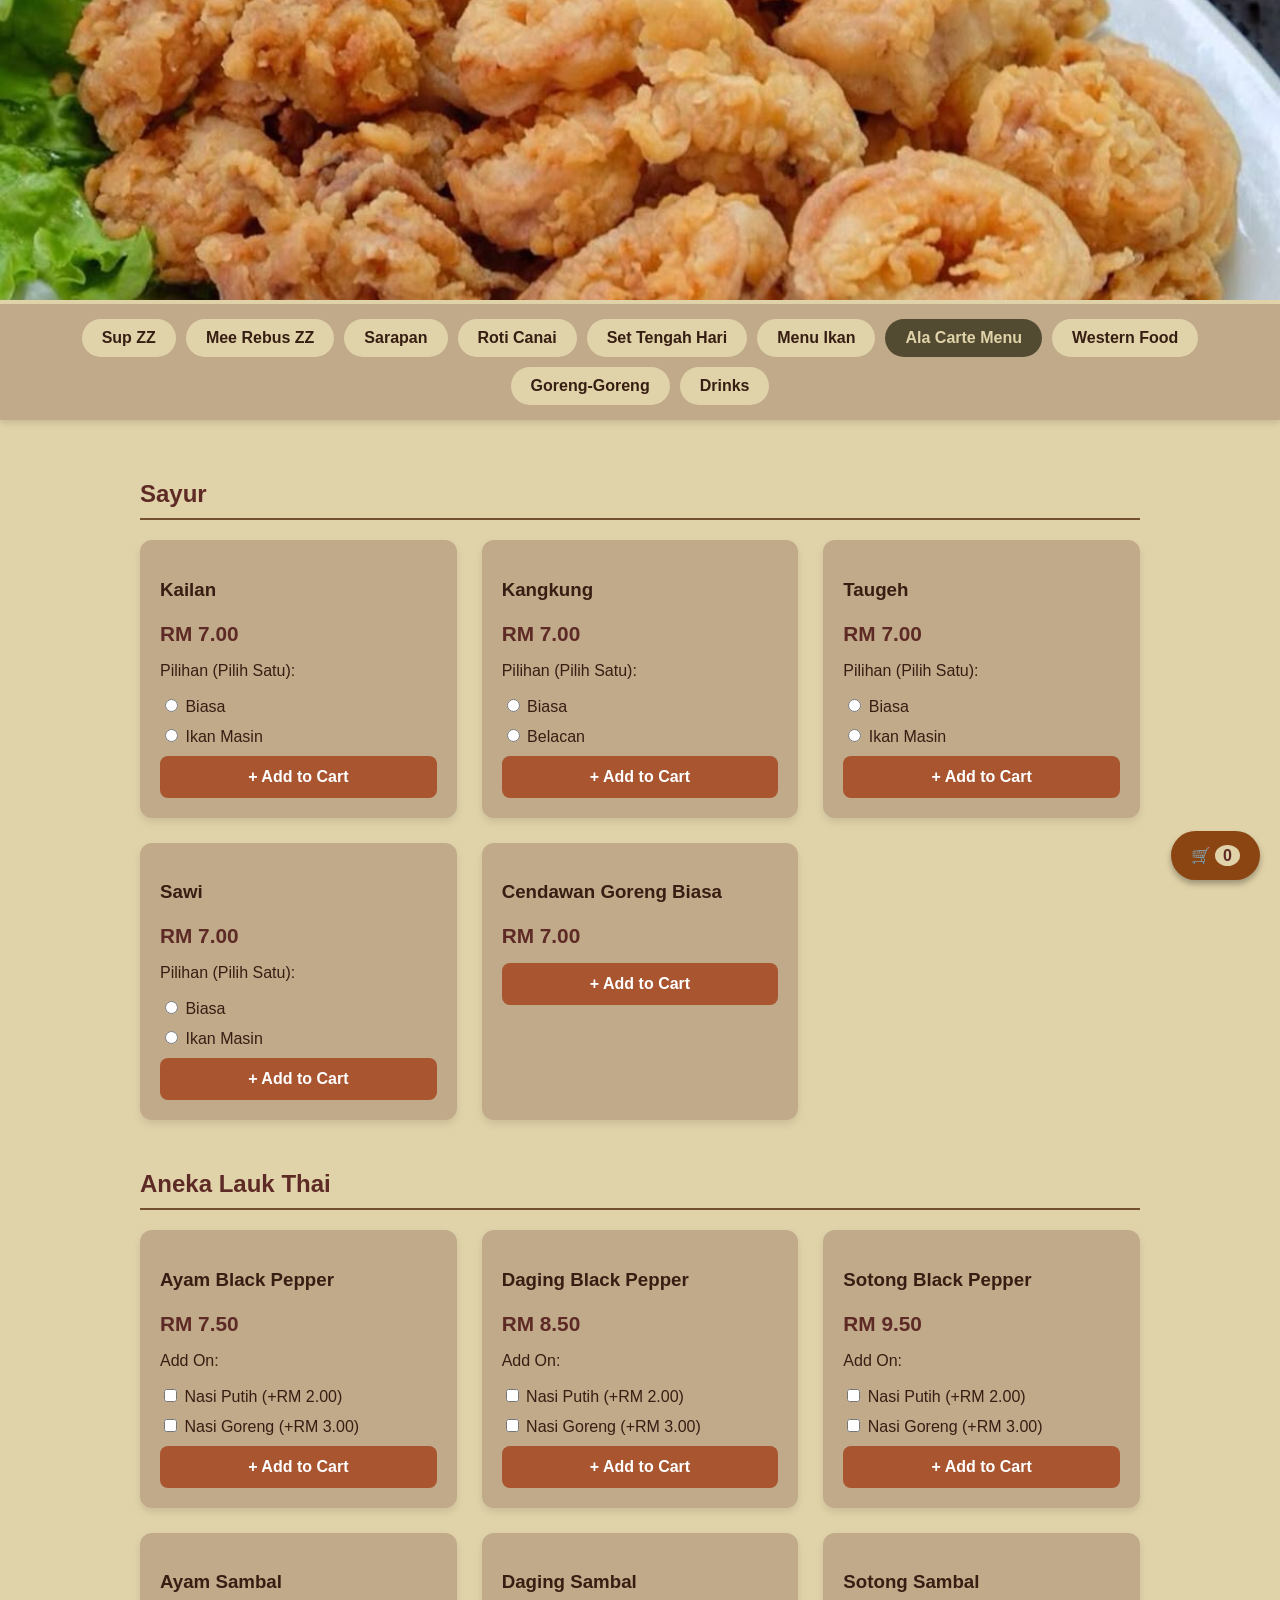
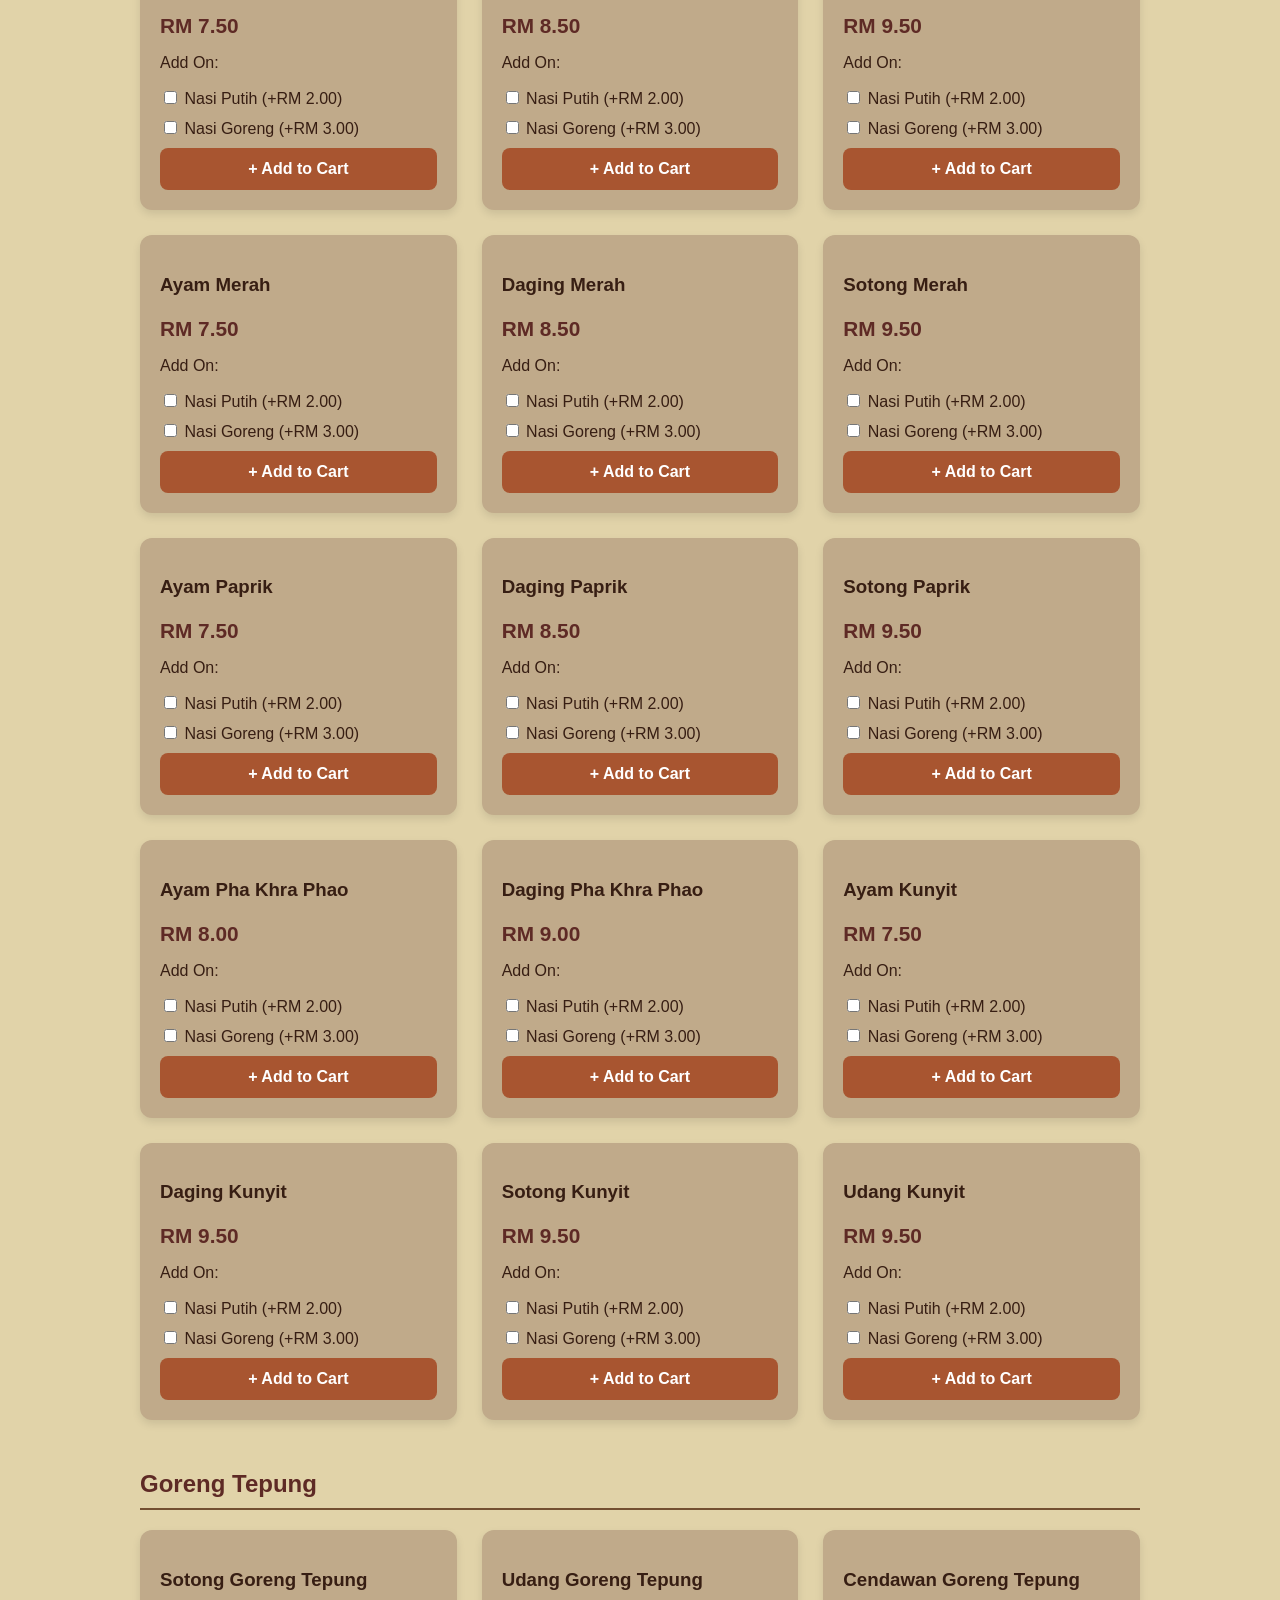
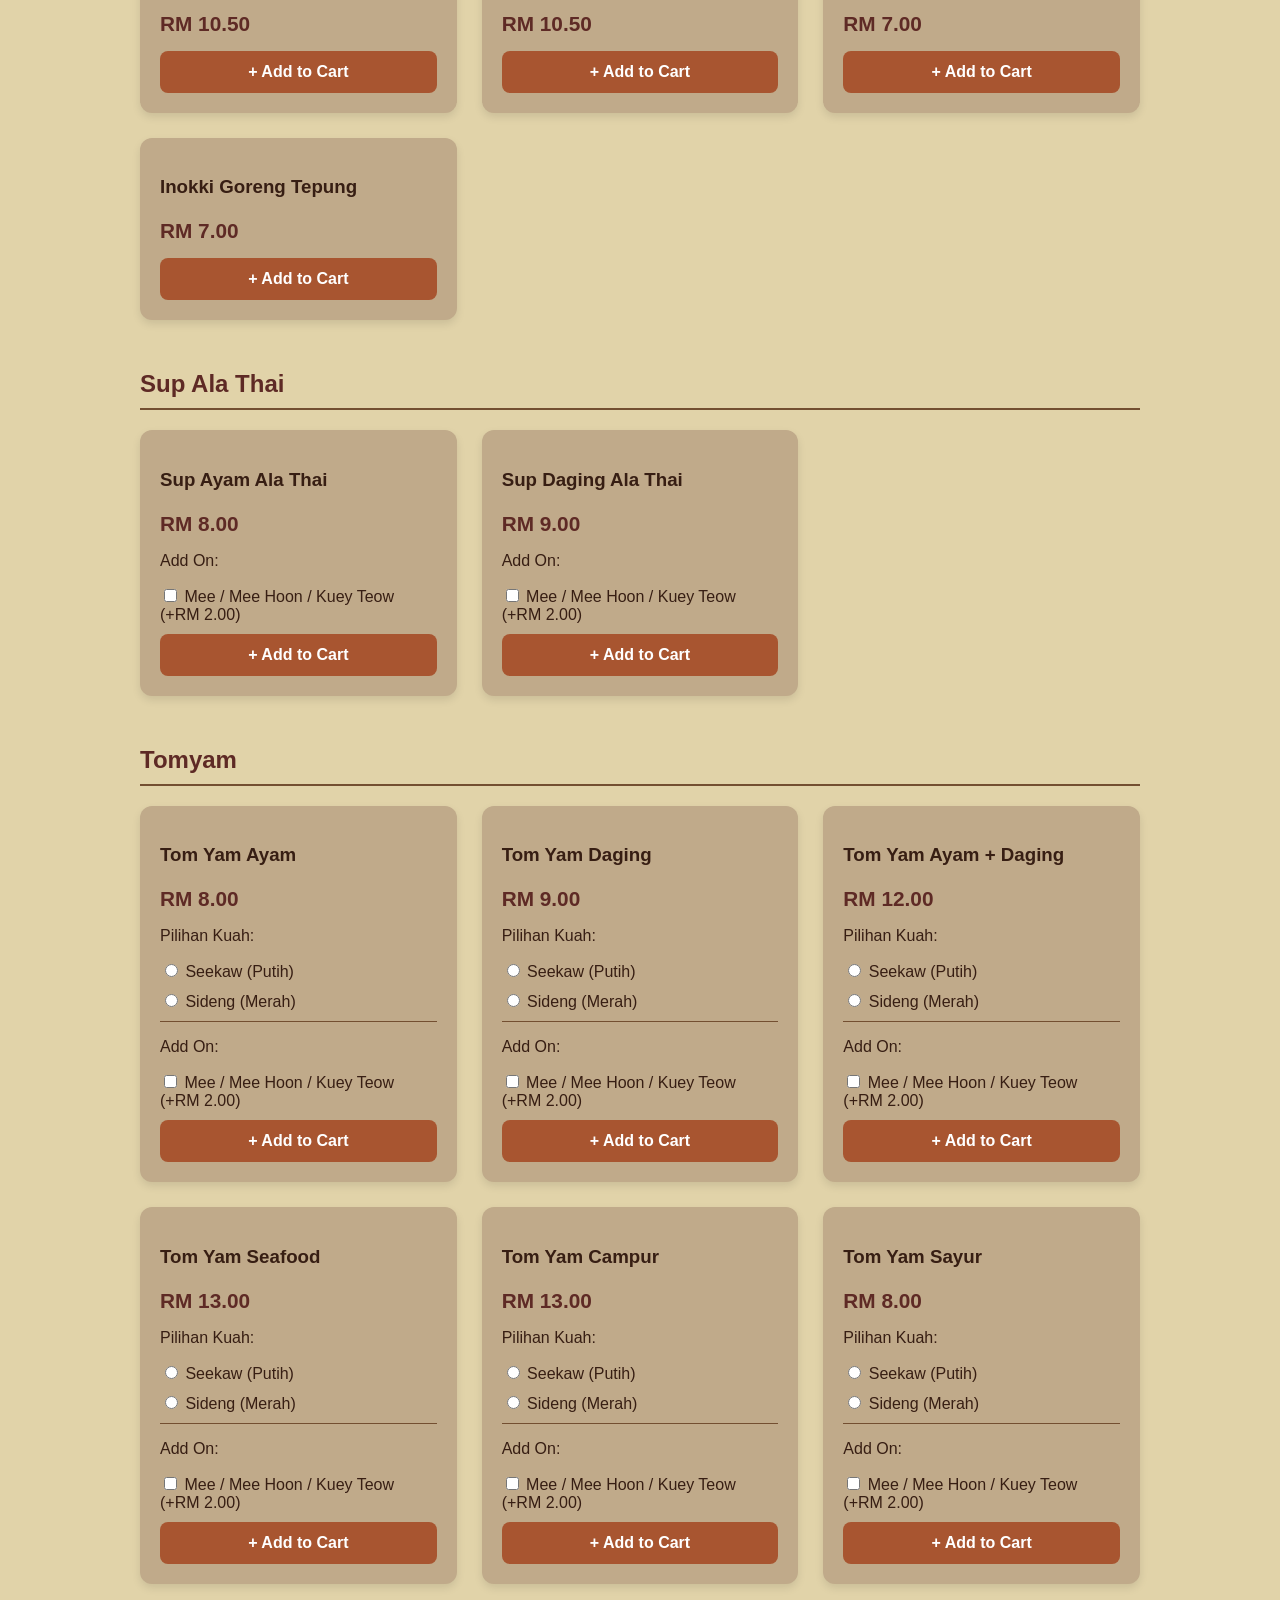
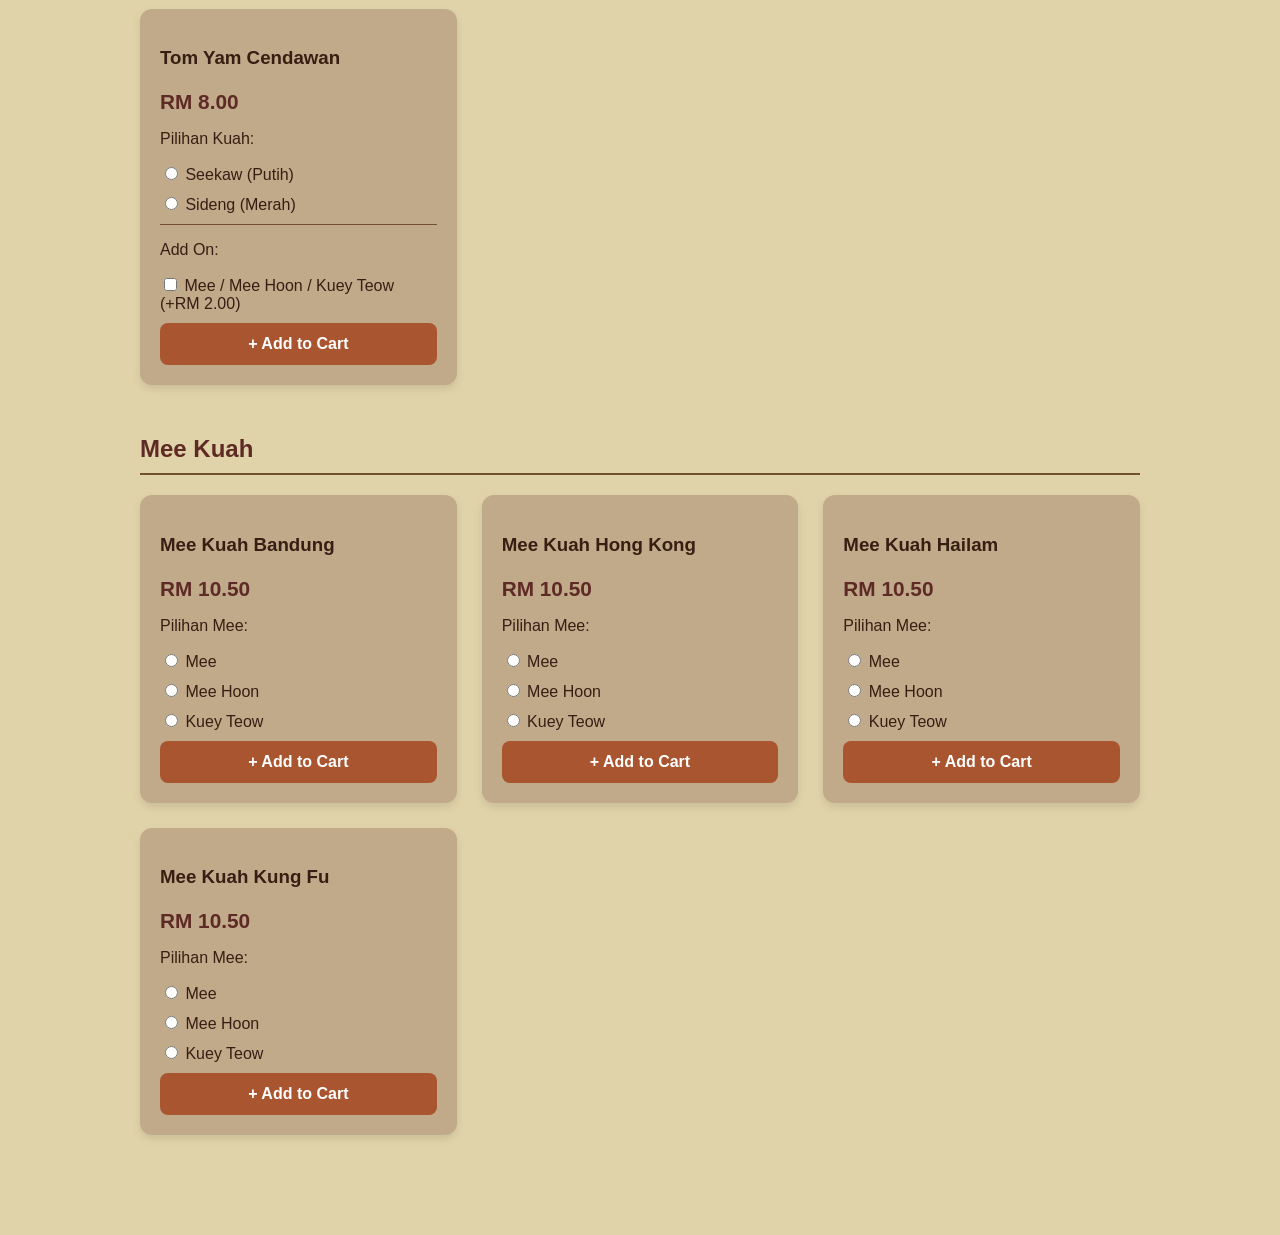
==== ala-carte.html @ d3f32b3e "Initial commit" ====
<!DOCTYPE html>
<html lang="en">

<head>
    <meta charset="UTF-8">
    <meta name="viewport" content="width=device-width, initial-scale=1.0">
    <title>Sup Tulang ZZ - Ala Carte</title>
    <link rel="stylesheet" href="style.css">
</head>

<body>

    <!-- HERO SECTION -->
    <header class="hero-section">
        <img src="ala-carte.jpg" alt="Menu Image" style="width: 100%; height: 300px; object-fit: cover;">
    </header>

    <!-- FULL CATEGORY NAV -->
    <nav class="category-nav">
        <a href="index.html">Sup ZZ</a>
        <a href="mee-rebus.html">Mee Rebus ZZ</a>
        <a href="sarapan.html">Sarapan</a>
        <a href="roti-canai.html">Roti Canai</a>
        <a href="set-tengah-hari.html">Set Tengah Hari</a>
        <a href="menu-ikan.html">Menu Ikan</a>
        <!-- The active class is now here! -->
        <a href="ala-carte.html" class="active">Ala Carte Menu</a>
        <a href="western.html">Western Food</a>
        <a href="goreng-goreng.html">Goreng-Goreng</a>
        <a href="drinks.html">Drinks</a>
    </nav>

    <!-- MAIN MENU GRID -->
    <main class="menu-container">

        <!-- SAYUR SECTION -->
        <h2 class="section-title">Sayur</h2>
        <div class="grid-layout">

            <div class="menu-card">
                <div class="card-content">
                    <h3>Kailan</h3>
                    <p class="price">RM 7.00</p>
                    <div class="add-on-section">
                        <p class="add-on-title">Pilihan (Pilih Satu):</p>
                        <label class="add-on-label"><input type="radio" name="kailan_choice"> Biasa</label>
                        <label class="add-on-label"><input type="radio" name="kailan_choice"> Ikan Masin</label>
                    </div>
                    <button class="add-btn">+ Add to Cart</button>
                </div>
            </div>

            <div class="menu-card">
                <div class="card-content">
                    <h3>Kangkung</h3>
                    <p class="price">RM 7.00</p>
                    <div class="add-on-section">
                        <p class="add-on-title">Pilihan (Pilih Satu):</p>
                        <label class="add-on-label"><input type="radio" name="kangkung_choice"> Biasa</label>
                        <label class="add-on-label"><input type="radio" name="kangkung_choice"> Belacan</label>
                    </div>
                    <button class="add-btn">+ Add to Cart</button>
                </div>
            </div>

            <div class="menu-card">
                <div class="card-content">
                    <h3>Taugeh</h3>
                    <p class="price">RM 7.00</p>
                    <div class="add-on-section">
                        <p class="add-on-title">Pilihan (Pilih Satu):</p>
                        <label class="add-on-label"><input type="radio" name="taugeh_choice"> Biasa</label>
                        <label class="add-on-label"><input type="radio" name="taugeh_choice"> Ikan Masin</label>
                    </div>
                    <button class="add-btn">+ Add to Cart</button>
                </div>
            </div>

            <div class="menu-card">
                <div class="card-content">
                    <h3>Sawi</h3>
                    <p class="price">RM 7.00</p>
                    <div class="add-on-section">
                        <p class="add-on-title">Pilihan (Pilih Satu):</p>
                        <label class="add-on-label"><input type="radio" name="sawi_choice"> Biasa</label>
                        <label class="add-on-label"><input type="radio" name="sawi_choice"> Ikan Masin</label>
                    </div>
                    <button class="add-btn">+ Add to Cart</button>
                </div>
            </div>

            <div class="menu-card">
                <div class="card-content">
                    <h3>Cendawan Goreng Biasa</h3>
                    <p class="price">RM 7.00</p>
                    <button class="add-btn">+ Add to Cart</button>
                </div>
            </div>

        </div>

        <!-- ANEKA LAUK THAI SECTION -->
        <h2 class="section-title" style="margin-top: 50px;">Aneka Lauk Thai</h2>
        <div class="grid-layout">

            <!-- BLACK PEPPER -->
            <div class="menu-card">
                <div class="card-content">
                    <h3>Ayam Black Pepper</h3>
                    <p class="price">RM 7.50</p>
                    <div class="add-on-section">
                        <p class="add-on-title">Add On:</p>
                        <label class="add-on-label"><input type="checkbox"> Nasi Putih (+RM 2.00)</label>
                        <label class="add-on-label"><input type="checkbox"> Nasi Goreng (+RM 3.00)</label>
                    </div>
                    <button class="add-btn">+ Add to Cart</button>
                </div>
            </div>

            <div class="menu-card">
                <div class="card-content">
                    <h3>Daging Black Pepper</h3>
                    <p class="price">RM 8.50</p>
                    <div class="add-on-section">
                        <p class="add-on-title">Add On:</p>
                        <label class="add-on-label"><input type="checkbox"> Nasi Putih (+RM 2.00)</label>
                        <label class="add-on-label"><input type="checkbox"> Nasi Goreng (+RM 3.00)</label>
                    </div>
                    <button class="add-btn">+ Add to Cart</button>
                </div>
            </div>

            <div class="menu-card">
                <div class="card-content">
                    <h3>Sotong Black Pepper</h3>
                    <p class="price">RM 9.50</p>
                    <div class="add-on-section">
                        <p class="add-on-title">Add On:</p>
                        <label class="add-on-label"><input type="checkbox"> Nasi Putih (+RM 2.00)</label>
                        <label class="add-on-label"><input type="checkbox"> Nasi Goreng (+RM 3.00)</label>
                    </div>
                    <button class="add-btn">+ Add to Cart</button>
                </div>
            </div>

            <!-- SAMBAL -->
            <div class="menu-card">
                <div class="card-content">
                    <h3>Ayam Sambal</h3>
                    <p class="price">RM 7.50</p>
                    <div class="add-on-section">
                        <p class="add-on-title">Add On:</p>
                        <label class="add-on-label"><input type="checkbox"> Nasi Putih (+RM 2.00)</label>
                        <label class="add-on-label"><input type="checkbox"> Nasi Goreng (+RM 3.00)</label>
                    </div>
                    <button class="add-btn">+ Add to Cart</button>
                </div>
            </div>

            <div class="menu-card">
                <div class="card-content">
                    <h3>Daging Sambal</h3>
                    <p class="price">RM 8.50</p>
                    <div class="add-on-section">
                        <p class="add-on-title">Add On:</p>
                        <label class="add-on-label"><input type="checkbox"> Nasi Putih (+RM 2.00)</label>
                        <label class="add-on-label"><input type="checkbox"> Nasi Goreng (+RM 3.00)</label>
                    </div>
                    <button class="add-btn">+ Add to Cart</button>
                </div>
            </div>

            <div class="menu-card">
                <div class="card-content">
                    <h3>Sotong Sambal</h3>
                    <p class="price">RM 9.50</p>
                    <div class="add-on-section">
                        <p class="add-on-title">Add On:</p>
                        <label class="add-on-label"><input type="checkbox"> Nasi Putih (+RM 2.00)</label>
                        <label class="add-on-label"><input type="checkbox"> Nasi Goreng (+RM 3.00)</label>
                    </div>
                    <button class="add-btn">+ Add to Cart</button>
                </div>
            </div>

            <!-- MERAH -->
            <div class="menu-card">
                <div class="card-content">
                    <h3>Ayam Merah</h3>
                    <p class="price">RM 7.50</p>
                    <div class="add-on-section">
                        <p class="add-on-title">Add On:</p>
                        <label class="add-on-label"><input type="checkbox"> Nasi Putih (+RM 2.00)</label>
                        <label class="add-on-label"><input type="checkbox"> Nasi Goreng (+RM 3.00)</label>
                    </div>
                    <button class="add-btn">+ Add to Cart</button>
                </div>
            </div>

            <div class="menu-card">
                <div class="card-content">
                    <h3>Daging Merah</h3>
                    <p class="price">RM 8.50</p>
                    <div class="add-on-section">
                        <p class="add-on-title">Add On:</p>
                        <label class="add-on-label"><input type="checkbox"> Nasi Putih (+RM 2.00)</label>
                        <label class="add-on-label"><input type="checkbox"> Nasi Goreng (+RM 3.00)</label>
                    </div>
                    <button class="add-btn">+ Add to Cart</button>
                </div>
            </div>

            <div class="menu-card">
                <div class="card-content">
                    <h3>Sotong Merah</h3>
                    <p class="price">RM 9.50</p>
                    <div class="add-on-section">
                        <p class="add-on-title">Add On:</p>
                        <label class="add-on-label"><input type="checkbox"> Nasi Putih (+RM 2.00)</label>
                        <label class="add-on-label"><input type="checkbox"> Nasi Goreng (+RM 3.00)</label>
                    </div>
                    <button class="add-btn">+ Add to Cart</button>
                </div>
            </div>

            <!-- PAPRIK -->
            <div class="menu-card">
                <div class="card-content">
                    <h3>Ayam Paprik</h3>
                    <p class="price">RM 7.50</p>
                    <div class="add-on-section">
                        <p class="add-on-title">Add On:</p>
                        <label class="add-on-label"><input type="checkbox"> Nasi Putih (+RM 2.00)</label>
                        <label class="add-on-label"><input type="checkbox"> Nasi Goreng (+RM 3.00)</label>
                    </div>
                    <button class="add-btn">+ Add to Cart</button>
                </div>
            </div>

            <div class="menu-card">
                <div class="card-content">
                    <h3>Daging Paprik</h3>
                    <p class="price">RM 8.50</p>
                    <div class="add-on-section">
                        <p class="add-on-title">Add On:</p>
                        <label class="add-on-label"><input type="checkbox"> Nasi Putih (+RM 2.00)</label>
                        <label class="add-on-label"><input type="checkbox"> Nasi Goreng (+RM 3.00)</label>
                    </div>
                    <button class="add-btn">+ Add to Cart</button>
                </div>
            </div>

            <div class="menu-card">
                <div class="card-content">
                    <h3>Sotong Paprik</h3>
                    <p class="price">RM 9.50</p>
                    <div class="add-on-section">
                        <p class="add-on-title">Add On:</p>
                        <label class="add-on-label"><input type="checkbox"> Nasi Putih (+RM 2.00)</label>
                        <label class="add-on-label"><input type="checkbox"> Nasi Goreng (+RM 3.00)</label>
                    </div>
                    <button class="add-btn">+ Add to Cart</button>
                </div>
            </div>

            <!-- PHA KHRA PHAO -->
            <div class="menu-card">
                <div class="card-content">
                    <h3>Ayam Pha Khra Phao</h3>
                    <p class="price">RM 8.00</p>
                    <div class="add-on-section">
                        <p class="add-on-title">Add On:</p>
                        <label class="add-on-label"><input type="checkbox"> Nasi Putih (+RM 2.00)</label>
                        <label class="add-on-label"><input type="checkbox"> Nasi Goreng (+RM 3.00)</label>
                    </div>
                    <button class="add-btn">+ Add to Cart</button>
                </div>
            </div>

            <div class="menu-card">
                <div class="card-content">
                    <h3>Daging Pha Khra Phao</h3>
                    <p class="price">RM 9.00</p>
                    <div class="add-on-section">
                        <p class="add-on-title">Add On:</p>
                        <label class="add-on-label"><input type="checkbox"> Nasi Putih (+RM 2.00)</label>
                        <label class="add-on-label"><input type="checkbox"> Nasi Goreng (+RM 3.00)</label>
                    </div>
                    <button class="add-btn">+ Add to Cart</button>
                </div>
            </div>

            <!-- KUNYIT -->
            <div class="menu-card">
                <div class="card-content">
                    <h3>Ayam Kunyit</h3>
                    <p class="price">RM 7.50</p>
                    <div class="add-on-section">
                        <p class="add-on-title">Add On:</p>
                        <label class="add-on-label"><input type="checkbox"> Nasi Putih (+RM 2.00)</label>
                        <label class="add-on-label"><input type="checkbox"> Nasi Goreng (+RM 3.00)</label>
                    </div>
                    <button class="add-btn">+ Add to Cart</button>
                </div>
            </div>

            <div class="menu-card">
                <div class="card-content">
                    <h3>Daging Kunyit</h3>
                    <p class="price">RM 9.50</p>
                    <div class="add-on-section">
                        <p class="add-on-title">Add On:</p>
                        <label class="add-on-label"><input type="checkbox"> Nasi Putih (+RM 2.00)</label>
                        <label class="add-on-label"><input type="checkbox"> Nasi Goreng (+RM 3.00)</label>
                    </div>
                    <button class="add-btn">+ Add to Cart</button>
                </div>
            </div>

            <div class="menu-card">
                <div class="card-content">
                    <h3>Sotong Kunyit</h3>
                    <p class="price">RM 9.50</p>
                    <div class="add-on-section">
                        <p class="add-on-title">Add On:</p>
                        <label class="add-on-label"><input type="checkbox"> Nasi Putih (+RM 2.00)</label>
                        <label class="add-on-label"><input type="checkbox"> Nasi Goreng (+RM 3.00)</label>
                    </div>
                    <button class="add-btn">+ Add to Cart</button>
                </div>
            </div>

            <div class="menu-card">
                <div class="card-content">
                    <h3>Udang Kunyit</h3>
                    <p class="price">RM 9.50</p>
                    <div class="add-on-section">
                        <p class="add-on-title">Add On:</p>
                        <label class="add-on-label"><input type="checkbox"> Nasi Putih (+RM 2.00)</label>
                        <label class="add-on-label"><input type="checkbox"> Nasi Goreng (+RM 3.00)</label>
                    </div>
                    <button class="add-btn">+ Add to Cart</button>
                </div>
            </div>

        </div>

        <!-- GORENG TEPUNG SECTION -->
        <h2 class="section-title" style="margin-top: 50px;">Goreng Tepung</h2>
        <div class="grid-layout">

            <div class="menu-card">
                <div class="card-content">
                    <h3>Sotong Goreng Tepung</h3>
                    <p class="price">RM 10.50</p>
                    <button class="add-btn">+ Add to Cart</button>
                </div>
            </div>

            <div class="menu-card">
                <div class="card-content">
                    <h3>Udang Goreng Tepung</h3>
                    <p class="price">RM 10.50</p>
                    <button class="add-btn">+ Add to Cart</button>
                </div>
            </div>

            <div class="menu-card">
                <div class="card-content">
                    <h3>Cendawan Goreng Tepung</h3>
                    <p class="price">RM 7.00</p>
                    <button class="add-btn">+ Add to Cart</button>
                </div>
            </div>

            <div class="menu-card">
                <div class="card-content">
                    <h3>Inokki Goreng Tepung</h3>
                    <p class="price">RM 7.00</p>
                    <button class="add-btn">+ Add to Cart</button>
                </div>
            </div>

        </div>

        <!-- SUP ALA THAI SECTION -->
        <h2 class="section-title" style="margin-top: 50px;">Sup Ala Thai</h2>
        <div class="grid-layout">

            <div class="menu-card">
                <div class="card-content">
                    <h3>Sup Ayam Ala Thai</h3>
                    <p class="price">RM 8.00</p>
                    <div class="add-on-section">
                        <p class="add-on-title">Add On:</p>
                        <label class="add-on-label"><input type="checkbox"> Mee / Mee Hoon / Kuey Teow (+RM
                            2.00)</label>
                    </div>
                    <button class="add-btn">+ Add to Cart</button>
                </div>
            </div>

            <div class="menu-card">
                <div class="card-content">
                    <h3>Sup Daging Ala Thai</h3>
                    <p class="price">RM 9.00</p>
                    <div class="add-on-section">
                        <p class="add-on-title">Add On:</p>
                        <label class="add-on-label"><input type="checkbox"> Mee / Mee Hoon / Kuey Teow (+RM
                            2.00)</label>
                    </div>
                    <button class="add-btn">+ Add to Cart</button>
                </div>
            </div>

        </div>

        <!-- TOMYAM SECTION -->
        <h2 class="section-title" style="margin-top: 50px;">Tomyam</h2>
        <div class="grid-layout">

            <div class="menu-card">
                <div class="card-content">
                    <h3>Tom Yam Ayam</h3>
                    <p class="price">RM 8.00</p>
                    <div class="add-on-section">
                        <p class="add-on-title">Pilihan Kuah:</p>
                        <label class="add-on-label"><input type="radio" name="ty_ayam_kuah"> Seekaw (Putih)</label>
                        <label class="add-on-label"><input type="radio" name="ty_ayam_kuah"> Sideng (Merah)</label>
                        <hr style="margin: 8px 0; border: 0; border-top: 1px solid var(--border-leather);">
                        <p class="add-on-title">Add On:</p>
                        <label class="add-on-label"><input type="checkbox"> Mee / Mee Hoon / Kuey Teow (+RM
                            2.00)</label>
                    </div>
                    <button class="add-btn">+ Add to Cart</button>
                </div>
            </div>

            <div class="menu-card">
                <div class="card-content">
                    <h3>Tom Yam Daging</h3>
                    <p class="price">RM 9.00</p>
                    <div class="add-on-section">
                        <p class="add-on-title">Pilihan Kuah:</p>
                        <label class="add-on-label"><input type="radio" name="ty_daging_kuah"> Seekaw (Putih)</label>
                        <label class="add-on-label"><input type="radio" name="ty_daging_kuah"> Sideng (Merah)</label>
                        <hr style="margin: 8px 0; border: 0; border-top: 1px solid var(--border-leather);">
                        <p class="add-on-title">Add On:</p>
                        <label class="add-on-label"><input type="checkbox"> Mee / Mee Hoon / Kuey Teow (+RM
                            2.00)</label>
                    </div>
                    <button class="add-btn">+ Add to Cart</button>
                </div>
            </div>

            <div class="menu-card">
                <div class="card-content">
                    <h3>Tom Yam Ayam + Daging</h3>
                    <p class="price">RM 12.00</p>
                    <div class="add-on-section">
                        <p class="add-on-title">Pilihan Kuah:</p>
                        <label class="add-on-label"><input type="radio" name="ty_mix_kuah"> Seekaw (Putih)</label>
                        <label class="add-on-label"><input type="radio" name="ty_mix_kuah"> Sideng (Merah)</label>
                        <hr style="margin: 8px 0; border: 0; border-top: 1px solid var(--border-leather);">
                        <p class="add-on-title">Add On:</p>
                        <label class="add-on-label"><input type="checkbox"> Mee / Mee Hoon / Kuey Teow (+RM
                            2.00)</label>
                    </div>
                    <button class="add-btn">+ Add to Cart</button>
                </div>
            </div>

            <div class="menu-card">
                <div class="card-content">
                    <h3>Tom Yam Seafood</h3>
                    <p class="price">RM 13.00</p>
                    <div class="add-on-section">
                        <p class="add-on-title">Pilihan Kuah:</p>
                        <label class="add-on-label"><input type="radio" name="ty_seafood_kuah"> Seekaw (Putih)</label>
                        <label class="add-on-label"><input type="radio" name="ty_seafood_kuah"> Sideng (Merah)</label>
                        <hr style="margin: 8px 0; border: 0; border-top: 1px solid var(--border-leather);">
                        <p class="add-on-title">Add On:</p>
                        <label class="add-on-label"><input type="checkbox"> Mee / Mee Hoon / Kuey Teow (+RM
                            2.00)</label>
                    </div>
                    <button class="add-btn">+ Add to Cart</button>
                </div>
            </div>

            <div class="menu-card">
                <div class="card-content">
                    <h3>Tom Yam Campur</h3>
                    <p class="price">RM 13.00</p>
                    <div class="add-on-section">
                        <p class="add-on-title">Pilihan Kuah:</p>
                        <label class="add-on-label"><input type="radio" name="ty_campur_kuah"> Seekaw (Putih)</label>
                        <label class="add-on-label"><input type="radio" name="ty_campur_kuah"> Sideng (Merah)</label>
                        <hr style="margin: 8px 0; border: 0; border-top: 1px solid var(--border-leather);">
                        <p class="add-on-title">Add On:</p>
                        <label class="add-on-label"><input type="checkbox"> Mee / Mee Hoon / Kuey Teow (+RM
                            2.00)</label>
                    </div>
                    <button class="add-btn">+ Add to Cart</button>
                </div>
            </div>

            <div class="menu-card">
                <div class="card-content">
                    <h3>Tom Yam Sayur</h3>
                    <p class="price">RM 8.00</p>
                    <div class="add-on-section">
                        <p class="add-on-title">Pilihan Kuah:</p>
                        <label class="add-on-label"><input type="radio" name="ty_sayur_kuah"> Seekaw (Putih)</label>
                        <label class="add-on-label"><input type="radio" name="ty_sayur_kuah"> Sideng (Merah)</label>
                        <hr style="margin: 8px 0; border: 0; border-top: 1px solid var(--border-leather);">
                        <p class="add-on-title">Add On:</p>
                        <label class="add-on-label"><input type="checkbox"> Mee / Mee Hoon / Kuey Teow (+RM
                            2.00)</label>
                    </div>
                    <button class="add-btn">+ Add to Cart</button>
                </div>
            </div>

            <div class="menu-card">
                <div class="card-content">
                    <h3>Tom Yam Cendawan</h3>
                    <p class="price">RM 8.00</p>
                    <div class="add-on-section">
                        <p class="add-on-title">Pilihan Kuah:</p>
                        <label class="add-on-label"><input type="radio" name="ty_cendawan_kuah"> Seekaw (Putih)</label>
                        <label class="add-on-label"><input type="radio" name="ty_cendawan_kuah"> Sideng (Merah)</label>
                        <hr style="margin: 8px 0; border: 0; border-top: 1px solid var(--border-leather);">
                        <p class="add-on-title">Add On:</p>
                        <label class="add-on-label"><input type="checkbox"> Mee / Mee Hoon / Kuey Teow (+RM
                            2.00)</label>
                    </div>
                    <button class="add-btn">+ Add to Cart</button>
                </div>
            </div>

        </div>

        <!-- MEE KUAH SECTION -->
        <h2 class="section-title" style="margin-top: 50px;">Mee Kuah</h2>
        <div class="grid-layout">

            <div class="menu-card">
                <div class="card-content">
                    <h3>Mee Kuah Bandung</h3>
                    <p class="price">RM 10.50</p>
                    <div class="add-on-section">
                        <p class="add-on-title">Pilihan Mee:</p>
                        <label class="add-on-label"><input type="radio" name="mk_bandung_choice"> Mee</label>
                        <label class="add-on-label"><input type="radio" name="mk_bandung_choice"> Mee Hoon</label>
                        <label class="add-on-label"><input type="radio" name="mk_bandung_choice"> Kuey Teow</label>
                    </div>
                    <button class="add-btn">+ Add to Cart</button>
                </div>
            </div>

            <div class="menu-card">
                <div class="card-content">
                    <h3>Mee Kuah Hong Kong</h3>
                    <p class="price">RM 10.50</p>
                    <div class="add-on-section">
                        <p class="add-on-title">Pilihan Mee:</p>
                        <label class="add-on-label"><input type="radio" name="mk_hk_choice"> Mee</label>
                        <label class="add-on-label"><input type="radio" name="mk_hk_choice"> Mee Hoon</label>
                        <label class="add-on-label"><input type="radio" name="mk_hk_choice"> Kuey Teow</label>
                    </div>
                    <button class="add-btn">+ Add to Cart</button>
                </div>
            </div>

            <div class="menu-card">
                <div class="card-content">
                    <h3>Mee Kuah Hailam</h3>
                    <p class="price">RM 10.50</p>
                    <div class="add-on-section">
                        <p class="add-on-title">Pilihan Mee:</p>
                        <label class="add-on-label"><input type="radio" name="mk_hailam_choice"> Mee</label>
                        <label class="add-on-label"><input type="radio" name="mk_hailam_choice"> Mee Hoon</label>
                        <label class="add-on-label"><input type="radio" name="mk_hailam_choice"> Kuey Teow</label>
                    </div>
                    <button class="add-btn">+ Add to Cart</button>
                </div>
            </div>

            <div class="menu-card">
                <div class="card-content">
                    <h3>Mee Kuah Kung Fu</h3>
                    <p class="price">RM 10.50</p>
                    <div class="add-on-section">
                        <p class="add-on-title">Pilihan Mee:</p>
                        <label class="add-on-label"><input type="radio" name="mk_kungfu_choice"> Mee</label>
                        <label class="add-on-label"><input type="radio" name="mk_kungfu_choice"> Mee Hoon</label>
                        <label class="add-on-label"><input type="radio" name="mk_kungfu_choice"> Kuey Teow</label>
                    </div>
                    <button class="add-btn">+ Add to Cart</button>
                </div>
            </div>

        </div>

    </main>

    <!-- FLOATING CART BUTTON -->
    <div class="floating-cart">
        <span class="cart-icon">🛒</span>
        <span id="cart-count" class="cart-count">0</span>
    </div>

    <script src="script.js"></script>
</body>

</html>
---- style.css ----
/* Color Palette Variables */
:root {
    --bg-creme: #E1D3A9;
    --text-coffee: #371E13;
    --header-maroon: #5E2A25;
    --card-clay: #C0AA8A;
    --btn-peach: #A85530;
    --border-leather: #734F31;
    --accent-pine: #534B31;
}

body {
    background-color: var(--bg-creme);
    color: var(--text-coffee);
    font-family: 'Segoe UI', Tahoma, Geneva, Verdana, sans-serif;
    margin: 0;
    padding: 0;
}

/* --- Hero Banner Layout --- */
.hero-container {
    position: relative;
    width: 100%;
    height: 300px;
    overflow: hidden;
}

.hero-image {
    width: 100%;
    height: 100%;
    object-fit: cover;
}

.hero-text {
    position: absolute;
    top: 50%;
    left: 50%;
    transform: translate(-50%, -50%);
    text-align: center;
    padding: 20px;
    width: 100%;
}

.hero-text h1 {
    color: #4B3621;
    font-size: 3.5rem;
    margin: 0;
    text-shadow: 2px 2px 4px rgba(255, 255, 255, 0.7);
}

.hero-text p {
    color: white;
    font-size: 1.5rem;
    margin-top: 10px;
    font-weight: bold;
    text-shadow: 1px 1px 2px rgba(0, 0, 0, 0.8);
}

/* --- Navigation --- */
.category-nav {
    position: sticky;
    top: 0;
    background-color: var(--card-clay);
    padding: 15px;
    display: flex;
    flex-wrap: wrap;
    justify-content: center;
    gap: 10px;
    box-shadow: 0 4px 6px rgba(0, 0, 0, 0.1);
    z-index: 100;
}

.category-nav a {
    text-decoration: none;
    color: var(--text-coffee);
    font-weight: bold;
    padding: 10px 20px;
    border-radius: 20px;
    background-color: var(--bg-creme);
}

.category-nav a.active,
.category-nav a:hover {
    background-color: var(--accent-pine);
    color: var(--bg-creme);
}

/* --- Menu Grid & Cards --- */
.menu-container {
    padding: 20px;
    max-width: 1000px;
    margin: 0 auto;
    padding-bottom: 100px;
}

.section-title {
    border-bottom: 2px solid var(--border-leather);
    padding-bottom: 10px;
    margin-top: 40px;
    color: var(--header-maroon);
}

.grid-layout {
    display: grid;
    grid-template-columns: repeat(auto-fill, minmax(280px, 1fr));
    gap: 25px;
    margin-top: 20px;
}

.menu-card {
    background-color: var(--card-clay);
    border-radius: 12px;
    overflow: hidden;
    box-shadow: 0 4px 8px rgba(0, 0, 0, 0.1);
}

.card-content {
    padding: 20px;
}

.price {
    font-size: 1.3rem;
    font-weight: bold;
    color: var(--header-maroon);
    margin-bottom: 15px;
}

/* --- Add-Ons & Buttons --- */
/* Forces Add-On options to new lines & left-aligns */
.add-on-label {
    display: block;
    margin-bottom: 10px;
    cursor: pointer;
    text-align: left;
}

.add-btn {
    background-color: var(--btn-peach);
    color: white;
    border: none;
    padding: 12px;
    width: 100%;
    border-radius: 8px;
    cursor: pointer;
    font-size: 1rem;
    font-weight: bold;
}

.add-btn:hover {
    background-color: var(--header-maroon);
}

/* --- Floating Cart --- */
.floating-cart {
    position: fixed;
    bottom: 20px;
    right: 20px;
    background-color: #8B4513;
    color: white;
    padding: 15px 20px;
    border-radius: 50px;
    cursor: pointer;
    box-shadow: 0 4px 6px rgba(0, 0, 0, 0.3);
    z-index: 1000;
}

.cart-count {
    background-color: var(--bg-creme);
    color: var(--header-maroon);
    padding: 2px 8px;
    border-radius: 50%;
    font-weight: bold;
}

/* --- Checkout Page (Full-Width & Left-Aligned) --- */
.page-header {
    background-color: #8B4513;
    color: white;
    padding: 30px;
    text-align: center;
    border-bottom: 5px solid #5D2E0A;
}

/* Update this specific block in your style.css */
.checkout-wrapper {
    max-width: 800px;
    /* Keeps the form from getting too wide */
    margin: 40px auto;
    /* 'auto' centers the container */
    padding: 0 20px;
    /* Adds a little breathing room on mobile screens */
    text-align: left;
    /* Keeps the text and inputs left-aligned inside the centered box */
}

.form-row {
    margin-bottom: 15px;
    display: flex;
    flex-direction: column;
}

.form-row input,
.form-row select,
.form-row textarea {
    padding: 12px;
    margin-top: 5px;
    width: 100%;
    box-sizing: border-box;
}

.order-summary {
    background: #f0e6d2;
    padding: 20px;
    margin-bottom: 20px;
    border-left: 5px solid #8B4513;
}
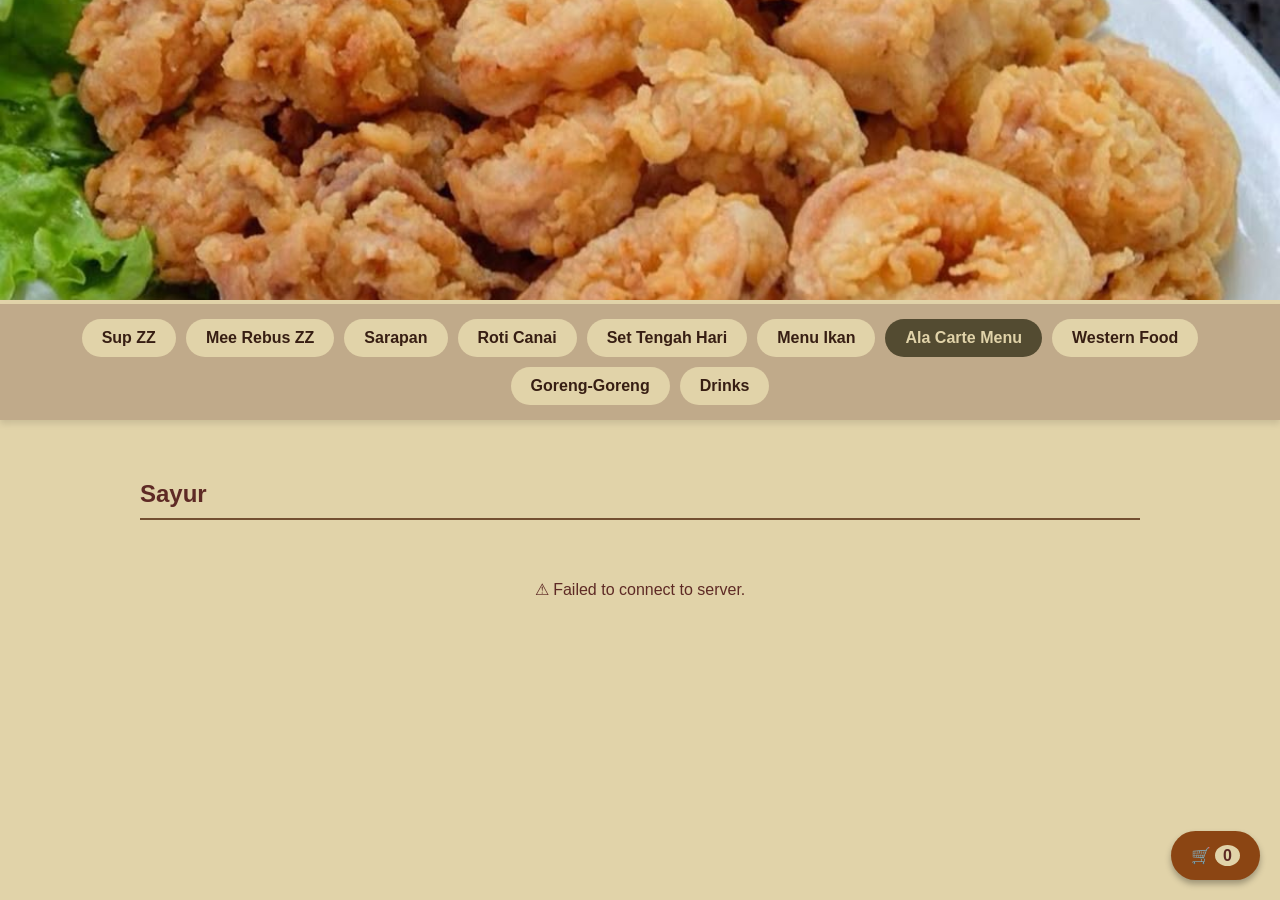
==== commit e319f7c1: "Feat: Dynamically load customer menu items and custom options from database using unified script.js" ====
--- a/ala-carte.html
+++ b/ala-carte.html
@@ -1,4 +1,4 @@
-<!DOCTYPE html>
+﻿<!DOCTYPE html>
 <html lang="en">
 
 <head>
@@ -8,7 +8,7 @@
     <link rel="stylesheet" href="style.css">
 </head>
 
-<body>
+<body class="customer-portal">
 
     <!-- HERO SECTION -->
     <header class="hero-section">
@@ -36,572 +36,8 @@
         <!-- SAYUR SECTION -->
         <h2 class="section-title">Sayur</h2>
         <div class="grid-layout">
-
-            <div class="menu-card">
-                <div class="card-content">
-                    <h3>Kailan</h3>
-                    <p class="price">RM 7.00</p>
-                    <div class="add-on-section">
-                        <p class="add-on-title">Pilihan (Pilih Satu):</p>
-                        <label class="add-on-label"><input type="radio" name="kailan_choice"> Biasa</label>
-                        <label class="add-on-label"><input type="radio" name="kailan_choice"> Ikan Masin</label>
-                    </div>
-                    <button class="add-btn">+ Add to Cart</button>
-                </div>
-            </div>
-
-            <div class="menu-card">
-                <div class="card-content">
-                    <h3>Kangkung</h3>
-                    <p class="price">RM 7.00</p>
-                    <div class="add-on-section">
-                        <p class="add-on-title">Pilihan (Pilih Satu):</p>
-                        <label class="add-on-label"><input type="radio" name="kangkung_choice"> Biasa</label>
-                        <label class="add-on-label"><input type="radio" name="kangkung_choice"> Belacan</label>
-                    </div>
-                    <button class="add-btn">+ Add to Cart</button>
-                </div>
-            </div>
-
-            <div class="menu-card">
-                <div class="card-content">
-                    <h3>Taugeh</h3>
-                    <p class="price">RM 7.00</p>
-                    <div class="add-on-section">
-                        <p class="add-on-title">Pilihan (Pilih Satu):</p>
-                        <label class="add-on-label"><input type="radio" name="taugeh_choice"> Biasa</label>
-                        <label class="add-on-label"><input type="radio" name="taugeh_choice"> Ikan Masin</label>
-                    </div>
-                    <button class="add-btn">+ Add to Cart</button>
-                </div>
-            </div>
-
-            <div class="menu-card">
-                <div class="card-content">
-                    <h3>Sawi</h3>
-                    <p class="price">RM 7.00</p>
-                    <div class="add-on-section">
-                        <p class="add-on-title">Pilihan (Pilih Satu):</p>
-                        <label class="add-on-label"><input type="radio" name="sawi_choice"> Biasa</label>
-                        <label class="add-on-label"><input type="radio" name="sawi_choice"> Ikan Masin</label>
-                    </div>
-                    <button class="add-btn">+ Add to Cart</button>
-                </div>
-            </div>
-
-            <div class="menu-card">
-                <div class="card-content">
-                    <h3>Cendawan Goreng Biasa</h3>
-                    <p class="price">RM 7.00</p>
-                    <button class="add-btn">+ Add to Cart</button>
-                </div>
-            </div>
-
+            <!-- Dynamically loaded from database -->
         </div>
-
-        <!-- ANEKA LAUK THAI SECTION -->
-        <h2 class="section-title" style="margin-top: 50px;">Aneka Lauk Thai</h2>
-        <div class="grid-layout">
-
-            <!-- BLACK PEPPER -->
-            <div class="menu-card">
-                <div class="card-content">
-                    <h3>Ayam Black Pepper</h3>
-                    <p class="price">RM 7.50</p>
-                    <div class="add-on-section">
-                        <p class="add-on-title">Add On:</p>
-                        <label class="add-on-label"><input type="checkbox"> Nasi Putih (+RM 2.00)</label>
-                        <label class="add-on-label"><input type="checkbox"> Nasi Goreng (+RM 3.00)</label>
-                    </div>
-                    <button class="add-btn">+ Add to Cart</button>
-                </div>
-            </div>
-
-            <div class="menu-card">
-                <div class="card-content">
-                    <h3>Daging Black Pepper</h3>
-                    <p class="price">RM 8.50</p>
-                    <div class="add-on-section">
-                        <p class="add-on-title">Add On:</p>
-                        <label class="add-on-label"><input type="checkbox"> Nasi Putih (+RM 2.00)</label>
-                        <label class="add-on-label"><input type="checkbox"> Nasi Goreng (+RM 3.00)</label>
-                    </div>
-                    <button class="add-btn">+ Add to Cart</button>
-                </div>
-            </div>
-
-            <div class="menu-card">
-                <div class="card-content">
-                    <h3>Sotong Black Pepper</h3>
-                    <p class="price">RM 9.50</p>
-                    <div class="add-on-section">
-                        <p class="add-on-title">Add On:</p>
-                        <label class="add-on-label"><input type="checkbox"> Nasi Putih (+RM 2.00)</label>
-                        <label class="add-on-label"><input type="checkbox"> Nasi Goreng (+RM 3.00)</label>
-                    </div>
-                    <button class="add-btn">+ Add to Cart</button>
-                </div>
-            </div>
-
-            <!-- SAMBAL -->
-            <div class="menu-card">
-                <div class="card-content">
-                    <h3>Ayam Sambal</h3>
-                    <p class="price">RM 7.50</p>
-                    <div class="add-on-section">
-                        <p class="add-on-title">Add On:</p>
-                        <label class="add-on-label"><input type="checkbox"> Nasi Putih (+RM 2.00)</label>
-                        <label class="add-on-label"><input type="checkbox"> Nasi Goreng (+RM 3.00)</label>
-                    </div>
-                    <button class="add-btn">+ Add to Cart</button>
-                </div>
-            </div>
-
-            <div class="menu-card">
-                <div class="card-content">
-                    <h3>Daging Sambal</h3>
-                    <p class="price">RM 8.50</p>
-                    <div class="add-on-section">
-                        <p class="add-on-title">Add On:</p>
-                        <label class="add-on-label"><input type="checkbox"> Nasi Putih (+RM 2.00)</label>
-                        <label class="add-on-label"><input type="checkbox"> Nasi Goreng (+RM 3.00)</label>
-                    </div>
-                    <button class="add-btn">+ Add to Cart</button>
-                </div>
-            </div>
-
-            <div class="menu-card">
-                <div class="card-content">
-                    <h3>Sotong Sambal</h3>
-                    <p class="price">RM 9.50</p>
-                    <div class="add-on-section">
-                        <p class="add-on-title">Add On:</p>
-                        <label class="add-on-label"><input type="checkbox"> Nasi Putih (+RM 2.00)</label>
-                        <label class="add-on-label"><input type="checkbox"> Nasi Goreng (+RM 3.00)</label>
-                    </div>
-                    <button class="add-btn">+ Add to Cart</button>
-                </div>
-            </div>
-
-            <!-- MERAH -->
-            <div class="menu-card">
-                <div class="card-content">
-                    <h3>Ayam Merah</h3>
-                    <p class="price">RM 7.50</p>
-                    <div class="add-on-section">
-                        <p class="add-on-title">Add On:</p>
-                        <label class="add-on-label"><input type="checkbox"> Nasi Putih (+RM 2.00)</label>
-                        <label class="add-on-label"><input type="checkbox"> Nasi Goreng (+RM 3.00)</label>
-                    </div>
-                    <button class="add-btn">+ Add to Cart</button>
-                </div>
-            </div>
-
-            <div class="menu-card">
-                <div class="card-content">
-                    <h3>Daging Merah</h3>
-                    <p class="price">RM 8.50</p>
-                    <div class="add-on-section">
-                        <p class="add-on-title">Add On:</p>
-                        <label class="add-on-label"><input type="checkbox"> Nasi Putih (+RM 2.00)</label>
-                        <label class="add-on-label"><input type="checkbox"> Nasi Goreng (+RM 3.00)</label>
-                    </div>
-                    <button class="add-btn">+ Add to Cart</button>
-                </div>
-            </div>
-
-            <div class="menu-card">
-                <div class="card-content">
-                    <h3>Sotong Merah</h3>
-                    <p class="price">RM 9.50</p>
-                    <div class="add-on-section">
-                        <p class="add-on-title">Add On:</p>
-                        <label class="add-on-label"><input type="checkbox"> Nasi Putih (+RM 2.00)</label>
-                        <label class="add-on-label"><input type="checkbox"> Nasi Goreng (+RM 3.00)</label>
-                    </div>
-                    <button class="add-btn">+ Add to Cart</button>
-                </div>
-            </div>
-
-            <!-- PAPRIK -->
-            <div class="menu-card">
-                <div class="card-content">
-                    <h3>Ayam Paprik</h3>
-                    <p class="price">RM 7.50</p>
-                    <div class="add-on-section">
-                        <p class="add-on-title">Add On:</p>
-                        <label class="add-on-label"><input type="checkbox"> Nasi Putih (+RM 2.00)</label>
-                        <label class="add-on-label"><input type="checkbox"> Nasi Goreng (+RM 3.00)</label>
-                    </div>
-                    <button class="add-btn">+ Add to Cart</button>
-                </div>
-            </div>
-
-            <div class="menu-card">
-                <div class="card-content">
-                    <h3>Daging Paprik</h3>
-                    <p class="price">RM 8.50</p>
-                    <div class="add-on-section">
-                        <p class="add-on-title">Add On:</p>
-                        <label class="add-on-label"><input type="checkbox"> Nasi Putih (+RM 2.00)</label>
-                        <label class="add-on-label"><input type="checkbox"> Nasi Goreng (+RM 3.00)</label>
-                    </div>
-                    <button class="add-btn">+ Add to Cart</button>
-                </div>
-            </div>
-
-            <div class="menu-card">
-                <div class="card-content">
-                    <h3>Sotong Paprik</h3>
-                    <p class="price">RM 9.50</p>
-                    <div class="add-on-section">
-                        <p class="add-on-title">Add On:</p>
-                        <label class="add-on-label"><input type="checkbox"> Nasi Putih (+RM 2.00)</label>
-                        <label class="add-on-label"><input type="checkbox"> Nasi Goreng (+RM 3.00)</label>
-                    </div>
-                    <button class="add-btn">+ Add to Cart</button>
-                </div>
-            </div>
-
-            <!-- PHA KHRA PHAO -->
-            <div class="menu-card">
-                <div class="card-content">
-                    <h3>Ayam Pha Khra Phao</h3>
-                    <p class="price">RM 8.00</p>
-                    <div class="add-on-section">
-                        <p class="add-on-title">Add On:</p>
-                        <label class="add-on-label"><input type="checkbox"> Nasi Putih (+RM 2.00)</label>
-                        <label class="add-on-label"><input type="checkbox"> Nasi Goreng (+RM 3.00)</label>
-                    </div>
-                    <button class="add-btn">+ Add to Cart</button>
-                </div>
-            </div>
-
-            <div class="menu-card">
-                <div class="card-content">
-                    <h3>Daging Pha Khra Phao</h3>
-                    <p class="price">RM 9.00</p>
-                    <div class="add-on-section">
-                        <p class="add-on-title">Add On:</p>
-                        <label class="add-on-label"><input type="checkbox"> Nasi Putih (+RM 2.00)</label>
-                        <label class="add-on-label"><input type="checkbox"> Nasi Goreng (+RM 3.00)</label>
-                    </div>
-                    <button class="add-btn">+ Add to Cart</button>
-                </div>
-            </div>
-
-            <!-- KUNYIT -->
-            <div class="menu-card">
-                <div class="card-content">
-                    <h3>Ayam Kunyit</h3>
-                    <p class="price">RM 7.50</p>
-                    <div class="add-on-section">
-                        <p class="add-on-title">Add On:</p>
-                        <label class="add-on-label"><input type="checkbox"> Nasi Putih (+RM 2.00)</label>
-                        <label class="add-on-label"><input type="checkbox"> Nasi Goreng (+RM 3.00)</label>
-                    </div>
-                    <button class="add-btn">+ Add to Cart</button>
-                </div>
-            </div>
-
-            <div class="menu-card">
-                <div class="card-content">
-                    <h3>Daging Kunyit</h3>
-                    <p class="price">RM 9.50</p>
-                    <div class="add-on-section">
-                        <p class="add-on-title">Add On:</p>
-                        <label class="add-on-label"><input type="checkbox"> Nasi Putih (+RM 2.00)</label>
-                        <label class="add-on-label"><input type="checkbox"> Nasi Goreng (+RM 3.00)</label>
-                    </div>
-                    <button class="add-btn">+ Add to Cart</button>
-                </div>
-            </div>
-
-            <div class="menu-card">
-                <div class="card-content">
-                    <h3>Sotong Kunyit</h3>
-                    <p class="price">RM 9.50</p>
-                    <div class="add-on-section">
-                        <p class="add-on-title">Add On:</p>
-                        <label class="add-on-label"><input type="checkbox"> Nasi Putih (+RM 2.00)</label>
-                        <label class="add-on-label"><input type="checkbox"> Nasi Goreng (+RM 3.00)</label>
-                    </div>
-                    <button class="add-btn">+ Add to Cart</button>
-                </div>
-            </div>
-
-            <div class="menu-card">
-                <div class="card-content">
-                    <h3>Udang Kunyit</h3>
-                    <p class="price">RM 9.50</p>
-                    <div class="add-on-section">
-                        <p class="add-on-title">Add On:</p>
-                        <label class="add-on-label"><input type="checkbox"> Nasi Putih (+RM 2.00)</label>
-                        <label class="add-on-label"><input type="checkbox"> Nasi Goreng (+RM 3.00)</label>
-                    </div>
-                    <button class="add-btn">+ Add to Cart</button>
-                </div>
-            </div>
-
-        </div>
-
-        <!-- GORENG TEPUNG SECTION -->
-        <h2 class="section-title" style="margin-top: 50px;">Goreng Tepung</h2>
-        <div class="grid-layout">
-
-            <div class="menu-card">
-                <div class="card-content">
-                    <h3>Sotong Goreng Tepung</h3>
-                    <p class="price">RM 10.50</p>
-                    <button class="add-btn">+ Add to Cart</button>
-                </div>
-            </div>
-
-            <div class="menu-card">
-                <div class="card-content">
-                    <h3>Udang Goreng Tepung</h3>
-                    <p class="price">RM 10.50</p>
-                    <button class="add-btn">+ Add to Cart</button>
-                </div>
-            </div>
-
-            <div class="menu-card">
-                <div class="card-content">
-                    <h3>Cendawan Goreng Tepung</h3>
-                    <p class="price">RM 7.00</p>
-                    <button class="add-btn">+ Add to Cart</button>
-                </div>
-            </div>
-
-            <div class="menu-card">
-                <div class="card-content">
-                    <h3>Inokki Goreng Tepung</h3>
-                    <p class="price">RM 7.00</p>
-                    <button class="add-btn">+ Add to Cart</button>
-                </div>
-            </div>
-
-        </div>
-
-        <!-- SUP ALA THAI SECTION -->
-        <h2 class="section-title" style="margin-top: 50px;">Sup Ala Thai</h2>
-        <div class="grid-layout">
-
-            <div class="menu-card">
-                <div class="card-content">
-                    <h3>Sup Ayam Ala Thai</h3>
-                    <p class="price">RM 8.00</p>
-                    <div class="add-on-section">
-                        <p class="add-on-title">Add On:</p>
-                        <label class="add-on-label"><input type="checkbox"> Mee / Mee Hoon / Kuey Teow (+RM
-                            2.00)</label>
-                    </div>
-                    <button class="add-btn">+ Add to Cart</button>
-                </div>
-            </div>
-
-            <div class="menu-card">
-                <div class="card-content">
-                    <h3>Sup Daging Ala Thai</h3>
-                    <p class="price">RM 9.00</p>
-                    <div class="add-on-section">
-                        <p class="add-on-title">Add On:</p>
-                        <label class="add-on-label"><input type="checkbox"> Mee / Mee Hoon / Kuey Teow (+RM
-                            2.00)</label>
-                    </div>
-                    <button class="add-btn">+ Add to Cart</button>
-                </div>
-            </div>
-
-        </div>
-
-        <!-- TOMYAM SECTION -->
-        <h2 class="section-title" style="margin-top: 50px;">Tomyam</h2>
-        <div class="grid-layout">
-
-            <div class="menu-card">
-                <div class="card-content">
-                    <h3>Tom Yam Ayam</h3>
-                    <p class="price">RM 8.00</p>
-                    <div class="add-on-section">
-                        <p class="add-on-title">Pilihan Kuah:</p>
-                        <label class="add-on-label"><input type="radio" name="ty_ayam_kuah"> Seekaw (Putih)</label>
-                        <label class="add-on-label"><input type="radio" name="ty_ayam_kuah"> Sideng (Merah)</label>
-                        <hr style="margin: 8px 0; border: 0; border-top: 1px solid var(--border-leather);">
-                        <p class="add-on-title">Add On:</p>
-                        <label class="add-on-label"><input type="checkbox"> Mee / Mee Hoon / Kuey Teow (+RM
-                            2.00)</label>
-                    </div>
-                    <button class="add-btn">+ Add to Cart</button>
-                </div>
-            </div>
-
-            <div class="menu-card">
-                <div class="card-content">
-                    <h3>Tom Yam Daging</h3>
-                    <p class="price">RM 9.00</p>
-                    <div class="add-on-section">
-                        <p class="add-on-title">Pilihan Kuah:</p>
-                        <label class="add-on-label"><input type="radio" name="ty_daging_kuah"> Seekaw (Putih)</label>
-                        <label class="add-on-label"><input type="radio" name="ty_daging_kuah"> Sideng (Merah)</label>
-                        <hr style="margin: 8px 0; border: 0; border-top: 1px solid var(--border-leather);">
-                        <p class="add-on-title">Add On:</p>
-                        <label class="add-on-label"><input type="checkbox"> Mee / Mee Hoon / Kuey Teow (+RM
-                            2.00)</label>
-                    </div>
-                    <button class="add-btn">+ Add to Cart</button>
-                </div>
-            </div>
-
-            <div class="menu-card">
-                <div class="card-content">
-                    <h3>Tom Yam Ayam + Daging</h3>
-                    <p class="price">RM 12.00</p>
-                    <div class="add-on-section">
-                        <p class="add-on-title">Pilihan Kuah:</p>
-                        <label class="add-on-label"><input type="radio" name="ty_mix_kuah"> Seekaw (Putih)</label>
-                        <label class="add-on-label"><input type="radio" name="ty_mix_kuah"> Sideng (Merah)</label>
-                        <hr style="margin: 8px 0; border: 0; border-top: 1px solid var(--border-leather);">
-                        <p class="add-on-title">Add On:</p>
-                        <label class="add-on-label"><input type="checkbox"> Mee / Mee Hoon / Kuey Teow (+RM
-                            2.00)</label>
-                    </div>
-                    <button class="add-btn">+ Add to Cart</button>
-                </div>
-            </div>
-
-            <div class="menu-card">
-                <div class="card-content">
-                    <h3>Tom Yam Seafood</h3>
-                    <p class="price">RM 13.00</p>
-                    <div class="add-on-section">
-                        <p class="add-on-title">Pilihan Kuah:</p>
-                        <label class="add-on-label"><input type="radio" name="ty_seafood_kuah"> Seekaw (Putih)</label>
-                        <label class="add-on-label"><input type="radio" name="ty_seafood_kuah"> Sideng (Merah)</label>
-                        <hr style="margin: 8px 0; border: 0; border-top: 1px solid var(--border-leather);">
-                        <p class="add-on-title">Add On:</p>
-                        <label class="add-on-label"><input type="checkbox"> Mee / Mee Hoon / Kuey Teow (+RM
-                            2.00)</label>
-                    </div>
-                    <button class="add-btn">+ Add to Cart</button>
-                </div>
-            </div>
-
-            <div class="menu-card">
-                <div class="card-content">
-                    <h3>Tom Yam Campur</h3>
-                    <p class="price">RM 13.00</p>
-                    <div class="add-on-section">
-                        <p class="add-on-title">Pilihan Kuah:</p>
-                        <label class="add-on-label"><input type="radio" name="ty_campur_kuah"> Seekaw (Putih)</label>
-                        <label class="add-on-label"><input type="radio" name="ty_campur_kuah"> Sideng (Merah)</label>
-                        <hr style="margin: 8px 0; border: 0; border-top: 1px solid var(--border-leather);">
-                        <p class="add-on-title">Add On:</p>
-                        <label class="add-on-label"><input type="checkbox"> Mee / Mee Hoon / Kuey Teow (+RM
-                            2.00)</label>
-                    </div>
-                    <button class="add-btn">+ Add to Cart</button>
-                </div>
-            </div>
-
-            <div class="menu-card">
-                <div class="card-content">
-                    <h3>Tom Yam Sayur</h3>
-                    <p class="price">RM 8.00</p>
-                    <div class="add-on-section">
-                        <p class="add-on-title">Pilihan Kuah:</p>
-                        <label class="add-on-label"><input type="radio" name="ty_sayur_kuah"> Seekaw (Putih)</label>
-                        <label class="add-on-label"><input type="radio" name="ty_sayur_kuah"> Sideng (Merah)</label>
-                        <hr style="margin: 8px 0; border: 0; border-top: 1px solid var(--border-leather);">
-                        <p class="add-on-title">Add On:</p>
-                        <label class="add-on-label"><input type="checkbox"> Mee / Mee Hoon / Kuey Teow (+RM
-                            2.00)</label>
-                    </div>
-                    <button class="add-btn">+ Add to Cart</button>
-                </div>
-            </div>
-
-            <div class="menu-card">
-                <div class="card-content">
-                    <h3>Tom Yam Cendawan</h3>
-                    <p class="price">RM 8.00</p>
-                    <div class="add-on-section">
-                        <p class="add-on-title">Pilihan Kuah:</p>
-                        <label class="add-on-label"><input type="radio" name="ty_cendawan_kuah"> Seekaw (Putih)</label>
-                        <label class="add-on-label"><input type="radio" name="ty_cendawan_kuah"> Sideng (Merah)</label>
-                        <hr style="margin: 8px 0; border: 0; border-top: 1px solid var(--border-leather);">
-                        <p class="add-on-title">Add On:</p>
-                        <label class="add-on-label"><input type="checkbox"> Mee / Mee Hoon / Kuey Teow (+RM
-                            2.00)</label>
-                    </div>
-                    <button class="add-btn">+ Add to Cart</button>
-                </div>
-            </div>
-
-        </div>
-
-        <!-- MEE KUAH SECTION -->
-        <h2 class="section-title" style="margin-top: 50px;">Mee Kuah</h2>
-        <div class="grid-layout">
-
-            <div class="menu-card">
-                <div class="card-content">
-                    <h3>Mee Kuah Bandung</h3>
-                    <p class="price">RM 10.50</p>
-                    <div class="add-on-section">
-                        <p class="add-on-title">Pilihan Mee:</p>
-                        <label class="add-on-label"><input type="radio" name="mk_bandung_choice"> Mee</label>
-                        <label class="add-on-label"><input type="radio" name="mk_bandung_choice"> Mee Hoon</label>
-                        <label class="add-on-label"><input type="radio" name="mk_bandung_choice"> Kuey Teow</label>
-                    </div>
-                    <button class="add-btn">+ Add to Cart</button>
-                </div>
-            </div>
-
-            <div class="menu-card">
-                <div class="card-content">
-                    <h3>Mee Kuah Hong Kong</h3>
-                    <p class="price">RM 10.50</p>
-                    <div class="add-on-section">
-                        <p class="add-on-title">Pilihan Mee:</p>
-                        <label class="add-on-label"><input type="radio" name="mk_hk_choice"> Mee</label>
-                        <label class="add-on-label"><input type="radio" name="mk_hk_choice"> Mee Hoon</label>
-                        <label class="add-on-label"><input type="radio" name="mk_hk_choice"> Kuey Teow</label>
-                    </div>
-                    <button class="add-btn">+ Add to Cart</button>
-                </div>
-            </div>
-
-            <div class="menu-card">
-                <div class="card-content">
-                    <h3>Mee Kuah Hailam</h3>
-                    <p class="price">RM 10.50</p>
-                    <div class="add-on-section">
-                        <p class="add-on-title">Pilihan Mee:</p>
-                        <label class="add-on-label"><input type="radio" name="mk_hailam_choice"> Mee</label>
-                        <label class="add-on-label"><input type="radio" name="mk_hailam_choice"> Mee Hoon</label>
-                        <label class="add-on-label"><input type="radio" name="mk_hailam_choice"> Kuey Teow</label>
-                    </div>
-                    <button class="add-btn">+ Add to Cart</button>
-                </div>
-            </div>
-
-            <div class="menu-card">
-                <div class="card-content">
-                    <h3>Mee Kuah Kung Fu</h3>
-                    <p class="price">RM 10.50</p>
-                    <div class="add-on-section">
-                        <p class="add-on-title">Pilihan Mee:</p>
-                        <label class="add-on-label"><input type="radio" name="mk_kungfu_choice"> Mee</label>
-                        <label class="add-on-label"><input type="radio" name="mk_kungfu_choice"> Mee Hoon</label>
-                        <label class="add-on-label"><input type="radio" name="mk_kungfu_choice"> Kuey Teow</label>
-                    </div>
-                    <button class="add-btn">+ Add to Cart</button>
-                </div>
-            </div>
-
-        </div>
-
     </main>
 
     <!-- FLOATING CART BUTTON -->
--- a/style.css
+++ b/style.css
@@ -1,5 +1,8 @@
+@import url('https://fonts.googleapis.com/css2?family=Poppins:wght@300;400;600&display=swap');
+
 /* Color Palette Variables */
 :root {
+    /* Customer Variables */
     --bg-creme: #E1D3A9;
     --text-coffee: #371E13;
     --header-maroon: #5E2A25;
@@ -7,9 +10,20 @@
     --btn-peach: #A85530;
     --border-leather: #734F31;
     --accent-pine: #534B31;
-}
-
-body {
+
+    /* Staff Variables */
+    --bg-cream: #E1D3A9;
+    --text-brown: #371E13;
+    --accent-orange: #A85530;
+    --danger-red: #5E2A25;
+    --white: #FFFFFF;
+}
+
+/* =========================================================
+   CUSTOMER PORTAL STYLES (Frontend)
+========================================================= */
+
+body.customer-portal {
     background-color: var(--bg-creme);
     color: var(--text-coffee);
     font-family: 'Segoe UI', Tahoma, Geneva, Verdana, sans-serif;
@@ -213,4 +227,107 @@
     padding: 20px;
     margin-bottom: 20px;
     border-left: 5px solid #8B4513;
+}
+
+/* =========================================================
+   STAFF PORTAL STYLES (Backend/Admin)
+========================================================= */
+
+body.staff-portal {
+    font-family: 'Poppins', Arial, sans-serif;
+    background-color: var(--bg-cream);
+    color: var(--text-brown);
+    margin: 0;
+    padding: 0;
+}
+
+.staff-portal .sidebar {
+    width: 250px;
+    height: 100vh;
+    background-color: var(--text-brown);
+    position: fixed;
+    padding-top: 20px;
+}
+
+.staff-portal .sidebar h2 {
+    color: var(--accent-orange);
+    text-align: center;
+    margin-bottom: 30px;
+}
+
+.staff-portal .sidebar a {
+    padding: 15px 25px;
+    text-decoration: none;
+    font-size: 16px;
+    color: var(--bg-cream);
+    display: block;
+    transition: 0.3s;
+}
+
+.staff-portal .sidebar a:hover {
+    background-color: var(--accent-orange);
+    color: var(--white);
+}
+
+.staff-portal .main-content {
+    margin-left: 250px;
+    padding: 30px;
+}
+
+/* Card & Container Styles */
+.staff-portal .card {
+    background-color: var(--white);
+    padding: 20px;
+    border-radius: 8px;
+    box-shadow: 0 4px 6px rgba(0,0,0,0.05);
+    margin-bottom: 20px;
+}
+
+.staff-portal .login-container {
+    max-width: 400px;
+    margin: 100px auto;
+}
+
+/* Buttons and Inputs */
+.staff-portal button {
+    background-color: var(--accent-orange);
+    color: var(--white);
+    border: none;
+    padding: 10px 20px;
+    border-radius: 5px;
+    cursor: pointer;
+    font-family: 'Poppins', sans-serif;
+    font-weight: 600;
+}
+
+.staff-portal button:hover {
+    opacity: 0.9;
+}
+
+.staff-portal input, .staff-portal select {
+    width: 100%;
+    padding: 10px;
+    margin: 8px 0 15px 0;
+    border: 1px solid #ccc;
+    border-radius: 4px;
+    box-sizing: border-box;
+    font-family: 'Poppins', sans-serif;
+}
+
+/* Tables */
+.staff-portal table {
+    width: 100%;
+    border-collapse: collapse;
+    margin-top: 15px;
+}
+
+.staff-portal th, .staff-portal td {
+    border-bottom: 1px solid #ddd;
+    padding: 12px;
+    text-align: left;
+}
+
+.staff-portal th {
+    background-color: var(--text-brown);
+    color: var(--bg-cream);
 }
